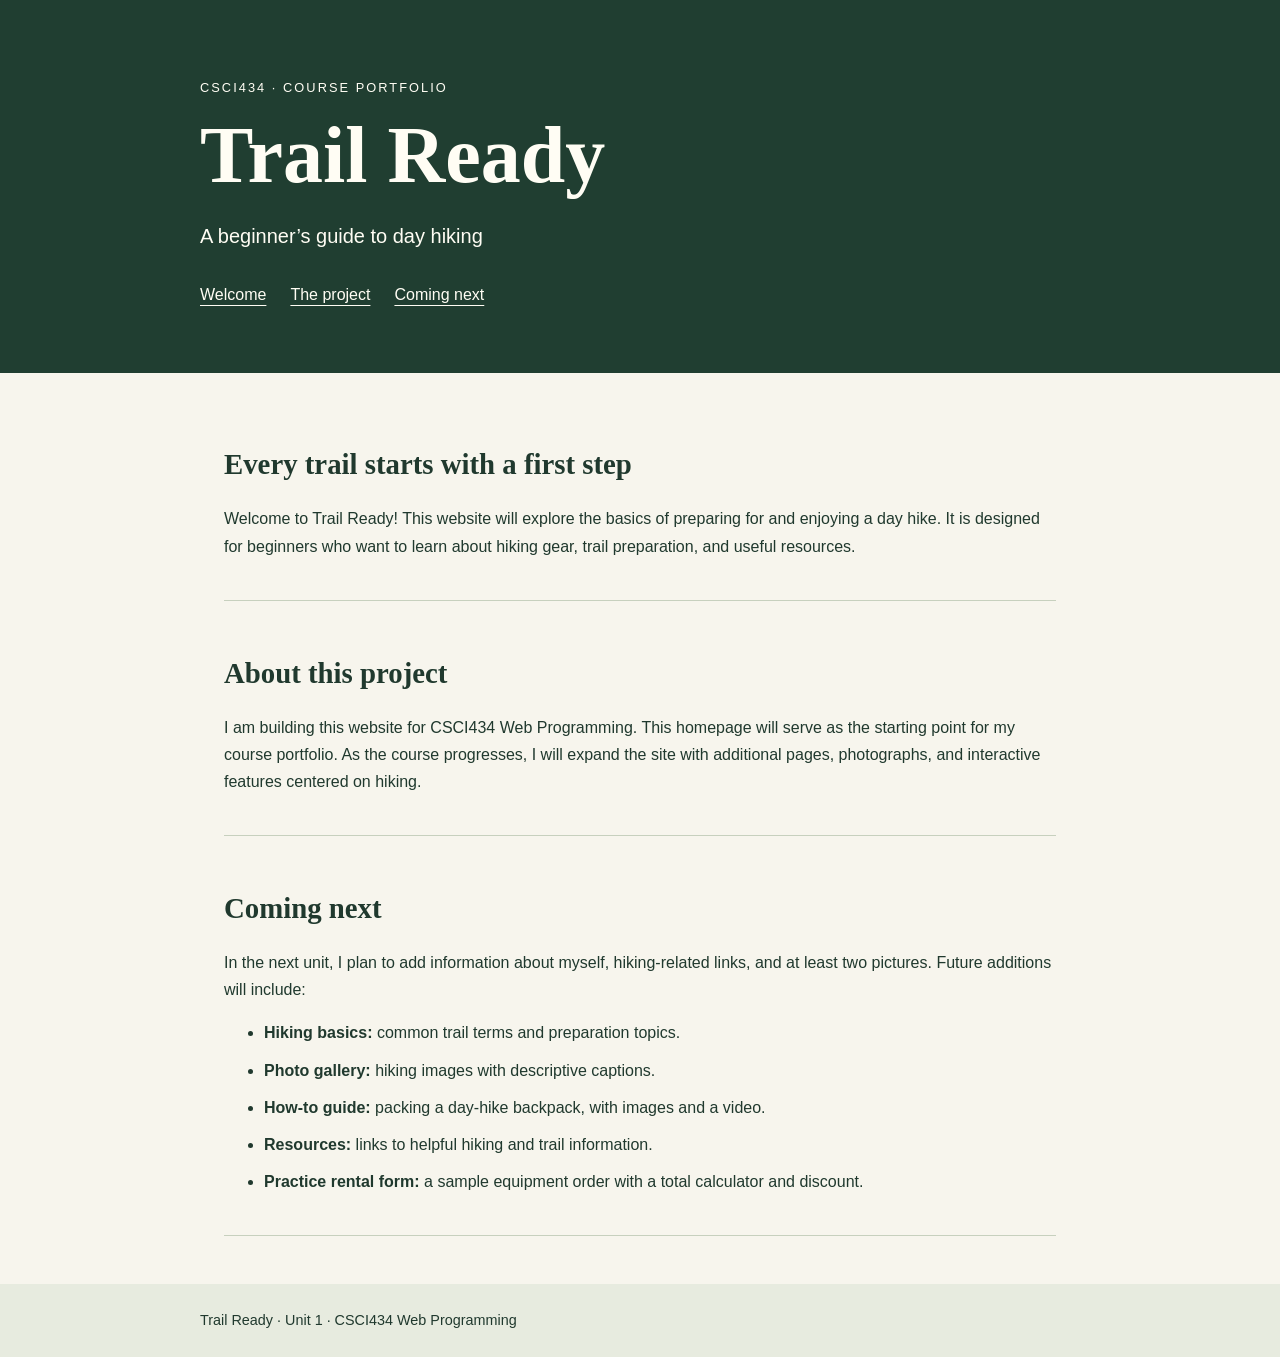
==== index.html @ 931a74fc "Add files via upload" ====
<!DOCTYPE html>
<html lang="en">
<head>
  <meta charset="UTF-8">
  <meta name="viewport" content="width=device-width, initial-scale=1.0">
  <meta name="description" content="Trail Ready: a beginner day-hiking website and CSCI434 course portfolio.">
  <title>Trail Ready | Day Hiking for Beginners</title>
  <style>
    /* These styles control the colors, spacing, and layout of the page. */
    * { box-sizing: border-box; }
    body { margin: 0; color: #20392e; background: #f7f5ed; font-family: Arial, sans-serif; line-height: 1.7; }
    header { padding: 64px 24px; background: #203e31; color: #fffdf4; }
    .container { max-width: 880px; margin: auto; }
    .label { font-size: .8rem; letter-spacing: .16em; text-transform: uppercase; }
    h1 { margin: 12px 0; font-family: Georgia, serif; font-size: clamp(3rem, 9vw, 5rem); line-height: 1.1; }
    .subtitle { font-size: 1.25rem; }
    nav { margin-top: 28px; display: flex; flex-wrap: wrap; gap: 12px 24px; }
    nav a { color: #fffdf4; text-underline-offset: 5px; }
    main { padding: 20px 24px 48px; }
    section { padding: 24px 0; border-bottom: 1px solid #c7d0be; scroll-margin-top: 20px; }
    h2 { font-family: Georgia, serif; font-size: 1.8rem; margin-bottom: 12px; }
    li { margin-bottom: 10px; }
    footer { padding: 24px; background: #e7ebdf; font-size: .9rem; }
    a:focus-visible { outline: 3px solid #dba853; outline-offset: 6px; }
  </style>
</head>
<body>
  <header>
    <div class="container">
      <p class="label">CSCI434 · Course Portfolio</p>
      <h1>Trail Ready</h1>
      <p class="subtitle">A beginner’s guide to day hiking</p>
      <nav aria-label="Main navigation">
        <a href="#welcome">Welcome</a>
        <a href="#project">The project</a>
        <a href="#next">Coming next</a>
      </nav>
    </div>
  </header>
  <main class="container">
    <section id="welcome">
      <h2>Every trail starts with a first step</h2>
      <p>Welcome to Trail Ready! This website will explore the basics of preparing for and enjoying a day hike. It is designed for beginners who want to learn about hiking gear, trail preparation, and useful resources.</p>
    </section>
    <section id="project">
      <h2>About this project</h2>
      <p>I am building this website for CSCI434 Web Programming. This homepage will serve as the starting point for my course portfolio. As the course progresses, I will expand the site with additional pages, photographs, and interactive features centered on hiking.</p>
    </section>
    <section id="next">
      <h2>Coming next</h2>
      <p>In the next unit, I plan to add information about myself, hiking-related links, and at least two pictures. Future additions will include:</p>
      <ul>
        <li><strong>Hiking basics:</strong> common trail terms and preparation topics.</li>
        <li><strong>Photo gallery:</strong> hiking images with descriptive captions.</li>
        <li><strong>How-to guide:</strong> packing a day-hike backpack, with images and a video.</li>
        <li><strong>Resources:</strong> links to helpful hiking and trail information.</li>
        <li><strong>Practice rental form:</strong> a sample equipment order with a total calculator and discount.</li>
      </ul>
    </section>
  </main>
  <footer><div class="container">Trail Ready · Unit 1 · CSCI434 Web Programming</div></footer>
</body>
</html>
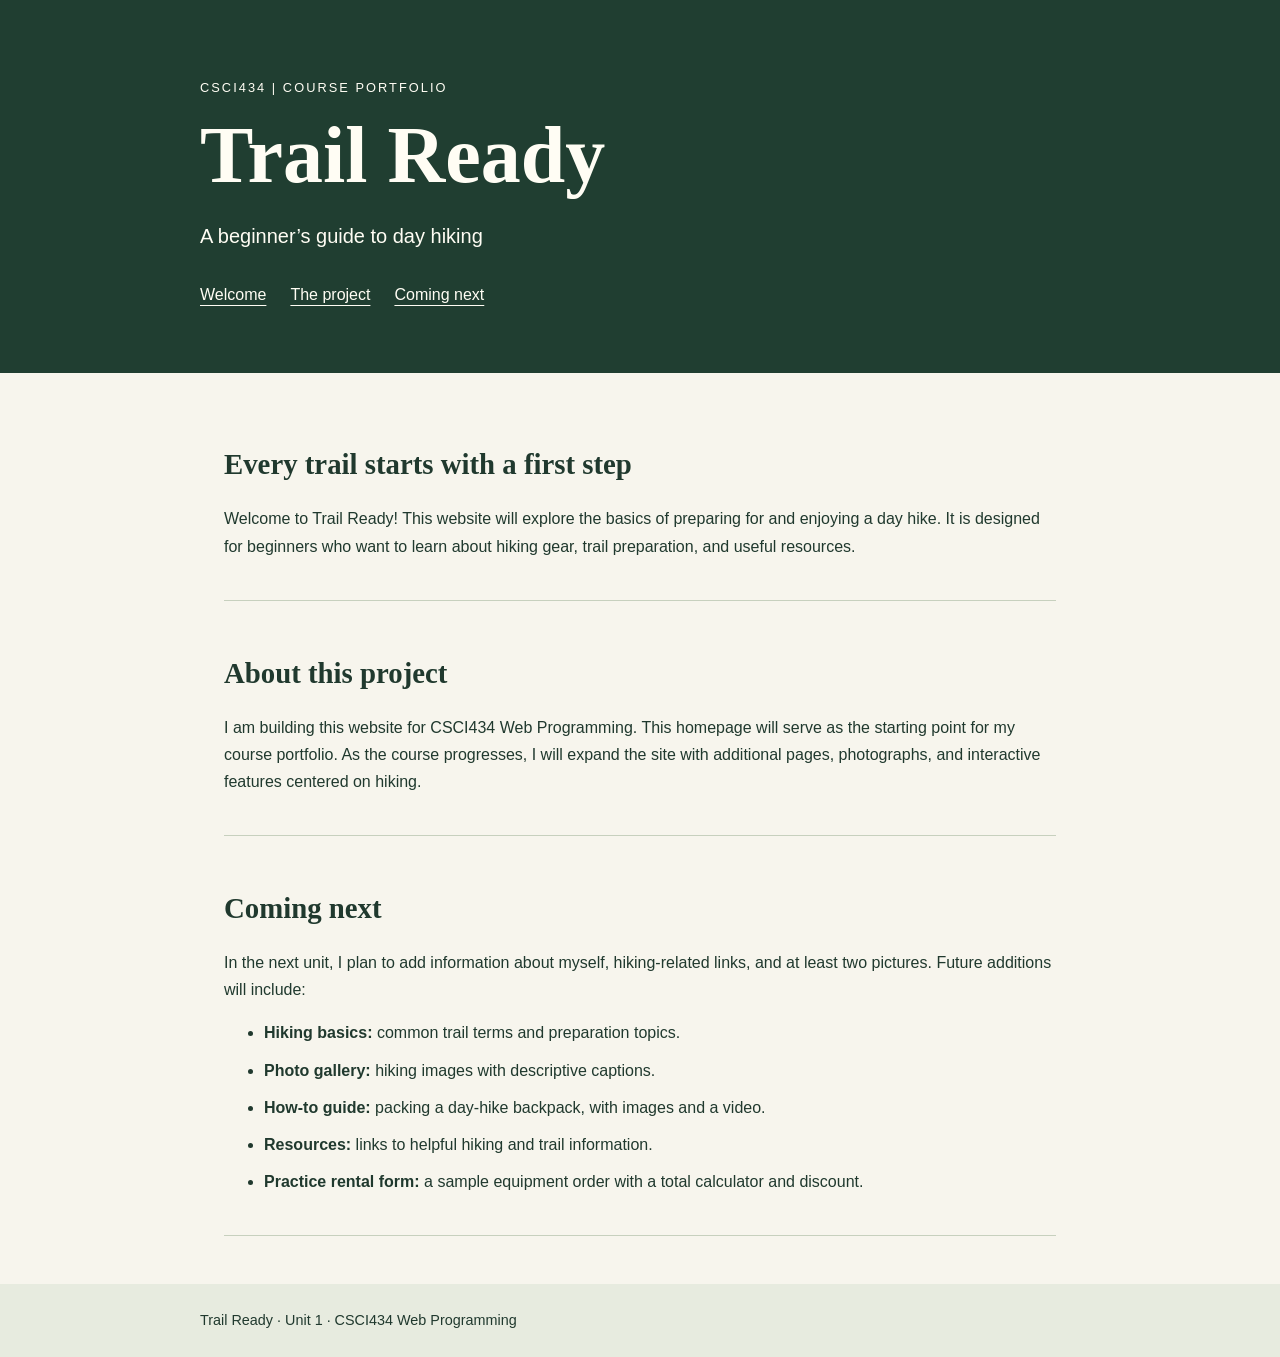
==== commit 5bd87f5b: "Update course portfolio label format in index.html" ====
--- a/index.html
+++ b/index.html
@@ -6,7 +6,6 @@
   <meta name="description" content="Trail Ready: a beginner day-hiking website and CSCI434 course portfolio.">
   <title>Trail Ready | Day Hiking for Beginners</title>
   <style>
-    /* These styles control the colors, spacing, and layout of the page. */
     * { box-sizing: border-box; }
     body { margin: 0; color: #20392e; background: #f7f5ed; font-family: Arial, sans-serif; line-height: 1.7; }
     header { padding: 64px 24px; background: #203e31; color: #fffdf4; }
@@ -27,7 +26,7 @@
 <body>
   <header>
     <div class="container">
-      <p class="label">CSCI434 · Course Portfolio</p>
+      <p class="label">CSCI434 | Course Portfolio</p>
       <h1>Trail Ready</h1>
       <p class="subtitle">A beginner’s guide to day hiking</p>
       <nav aria-label="Main navigation">
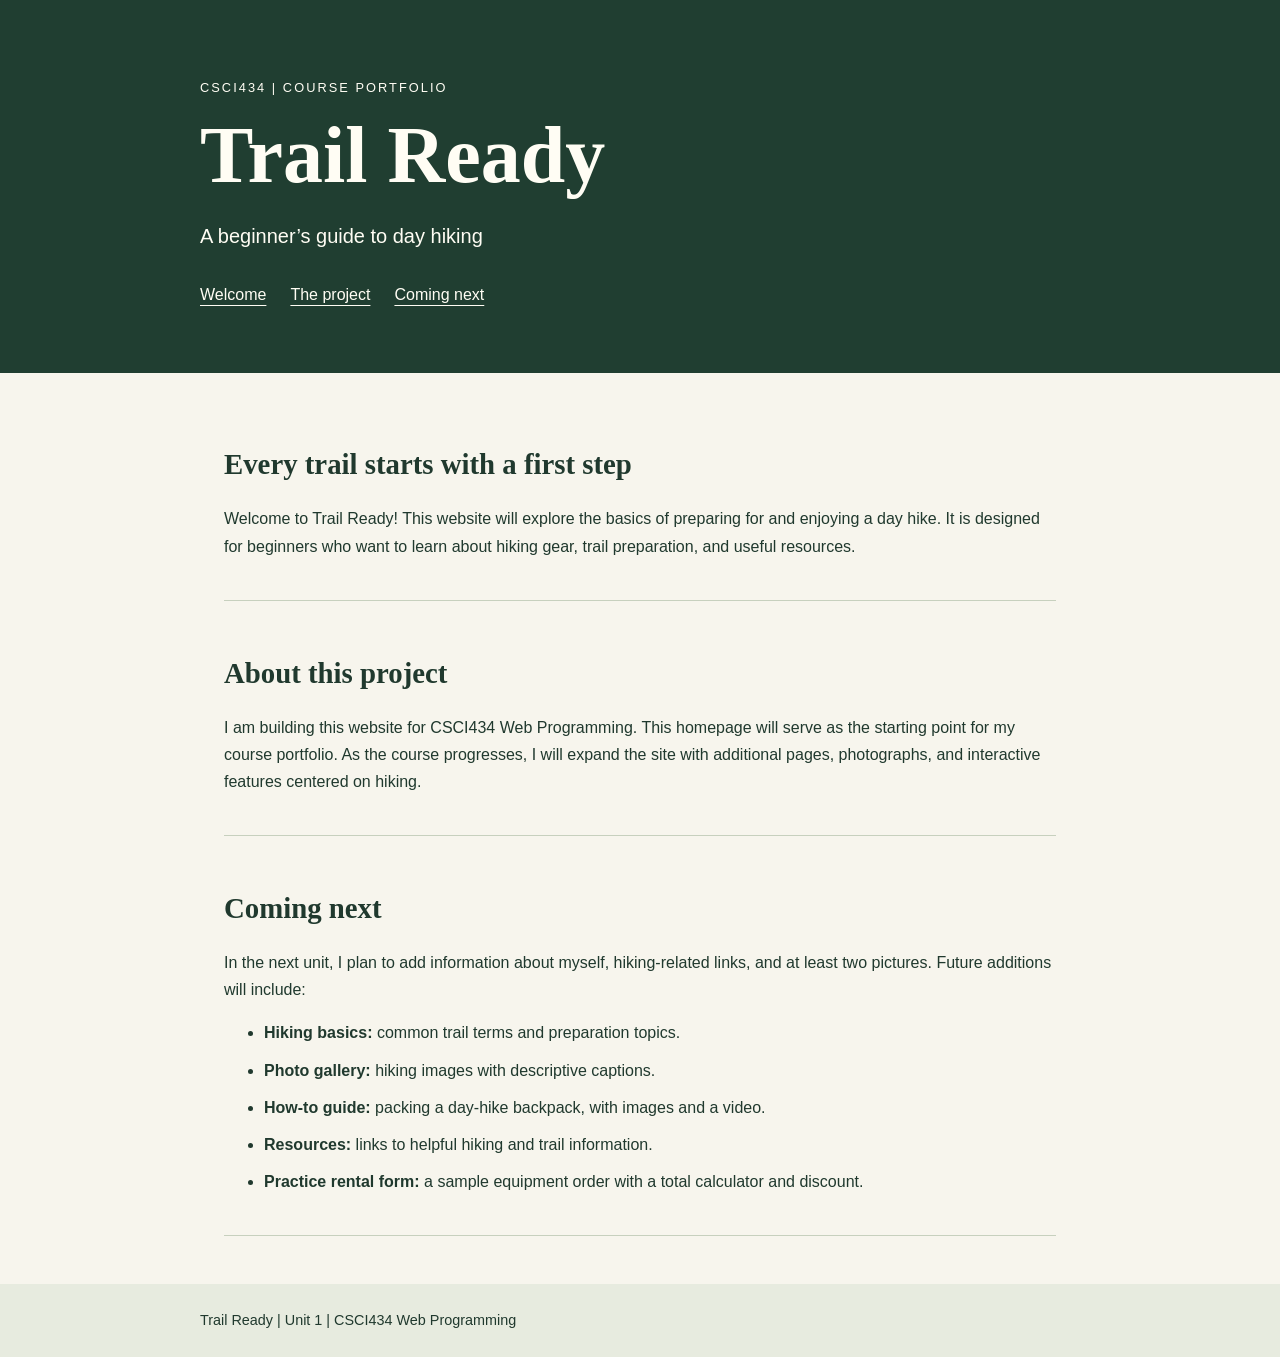
==== commit 6ba9cd3f: "Update index.html" ====
--- a/index.html
+++ b/index.html
@@ -57,6 +57,6 @@
       </ul>
     </section>
   </main>
-  <footer><div class="container">Trail Ready · Unit 1 · CSCI434 Web Programming</div></footer>
+  <footer><div class="container">Trail Ready | Unit 1 | CSCI434 Web Programming</div></footer>
 </body>
 </html>
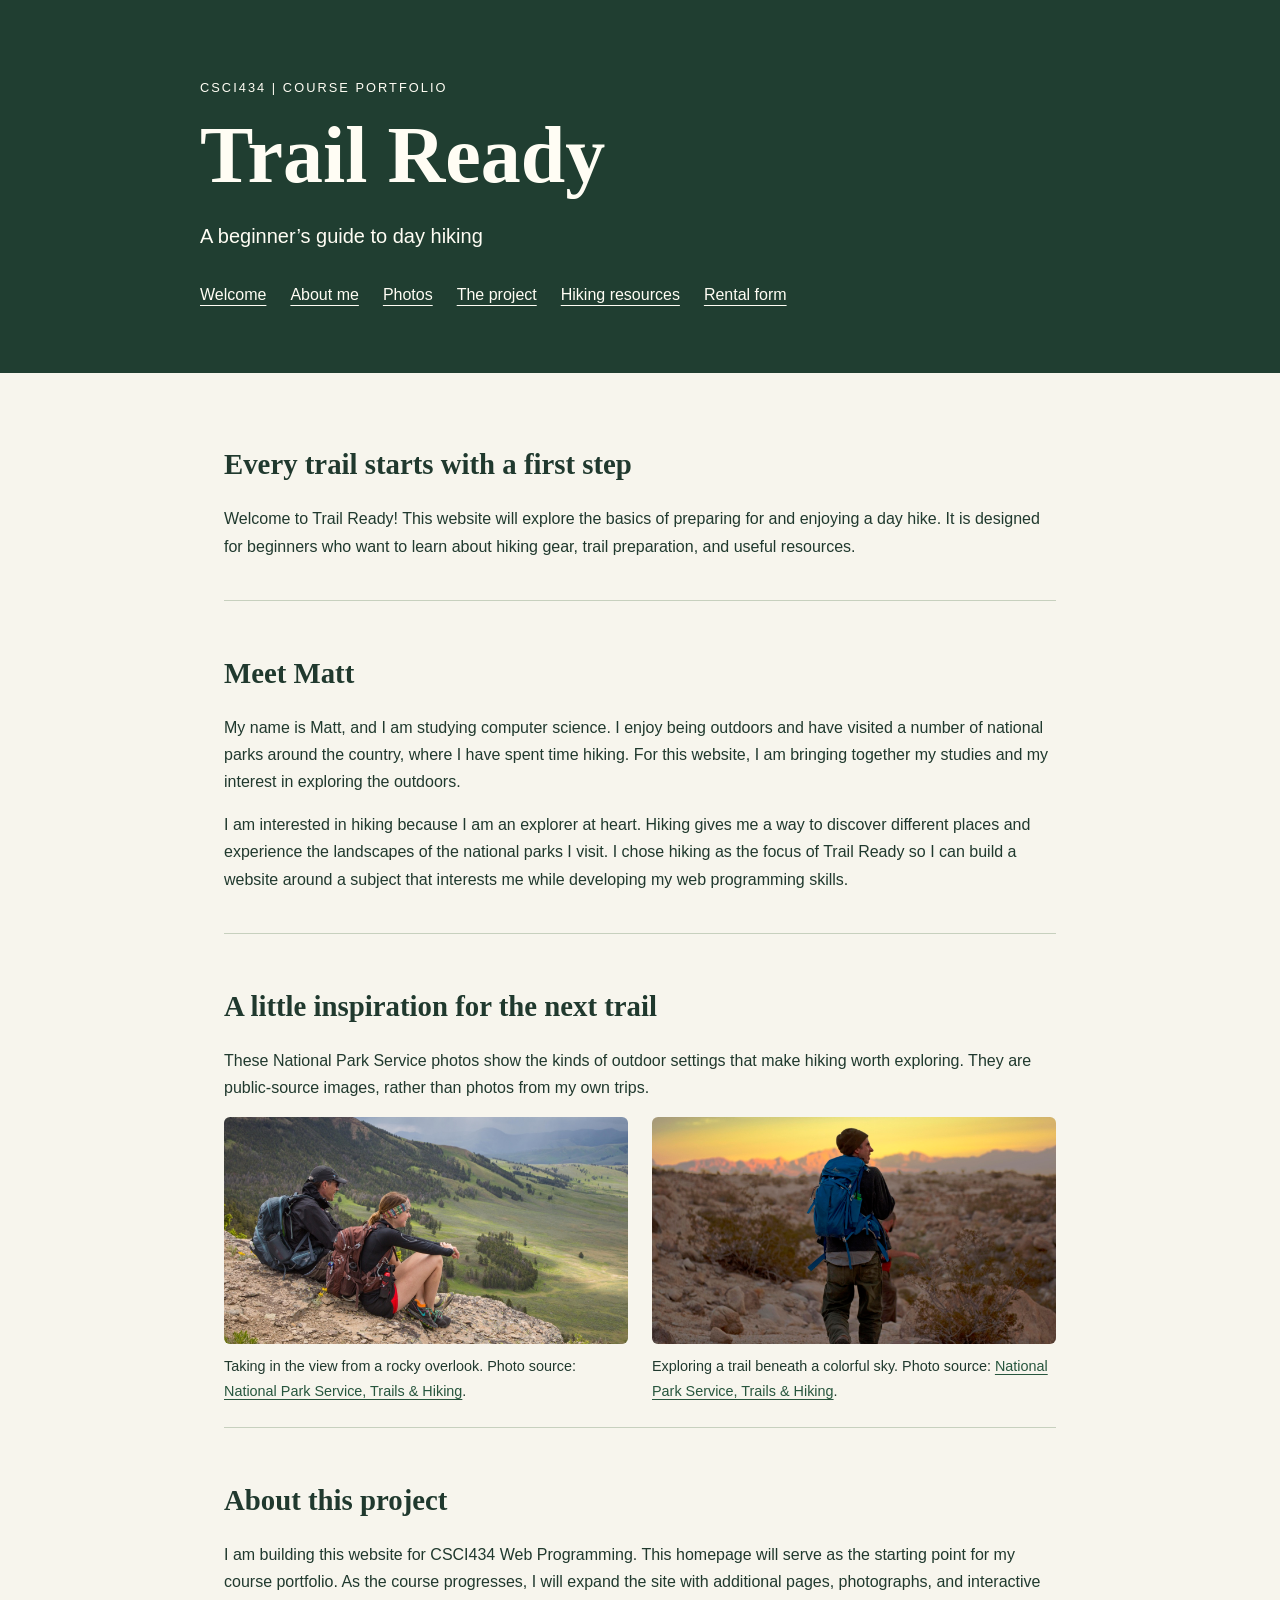
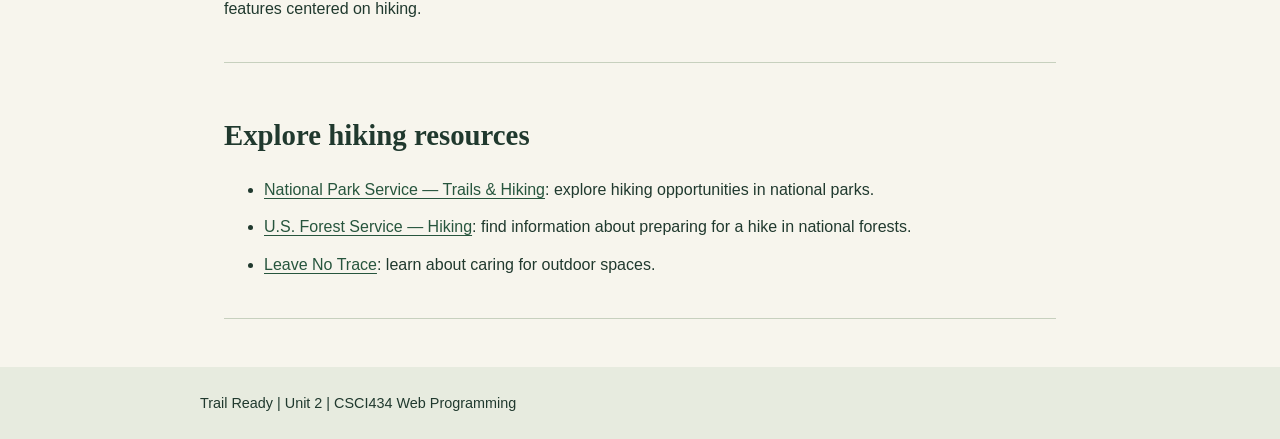
==== commit 51f4ee6a: "Update for Unit 2" ====
--- a/index.html
+++ b/index.html
@@ -5,23 +5,7 @@
   <meta name="viewport" content="width=device-width, initial-scale=1.0">
   <meta name="description" content="Trail Ready: a beginner day-hiking website and CSCI434 course portfolio.">
   <title>Trail Ready | Day Hiking for Beginners</title>
-  <style>
-    * { box-sizing: border-box; }
-    body { margin: 0; color: #20392e; background: #f7f5ed; font-family: Arial, sans-serif; line-height: 1.7; }
-    header { padding: 64px 24px; background: #203e31; color: #fffdf4; }
-    .container { max-width: 880px; margin: auto; }
-    .label { font-size: .8rem; letter-spacing: .16em; text-transform: uppercase; }
-    h1 { margin: 12px 0; font-family: Georgia, serif; font-size: clamp(3rem, 9vw, 5rem); line-height: 1.1; }
-    .subtitle { font-size: 1.25rem; }
-    nav { margin-top: 28px; display: flex; flex-wrap: wrap; gap: 12px 24px; }
-    nav a { color: #fffdf4; text-underline-offset: 5px; }
-    main { padding: 20px 24px 48px; }
-    section { padding: 24px 0; border-bottom: 1px solid #c7d0be; scroll-margin-top: 20px; }
-    h2 { font-family: Georgia, serif; font-size: 1.8rem; margin-bottom: 12px; }
-    li { margin-bottom: 10px; }
-    footer { padding: 24px; background: #e7ebdf; font-size: .9rem; }
-    a:focus-visible { outline: 3px solid #dba853; outline-offset: 6px; }
-  </style>
+  <link rel="stylesheet" href="styles.css">
 </head>
 <body>
   <header>
@@ -31,8 +15,11 @@
       <p class="subtitle">A beginner’s guide to day hiking</p>
       <nav aria-label="Main navigation">
         <a href="#welcome">Welcome</a>
+        <a href="#about">About me</a>
+        <a href="#photos">Photos</a>
         <a href="#project">The project</a>
-        <a href="#next">Coming next</a>
+        <a href="#resources">Hiking resources</a>
+        <a href="rental.html">Rental form</a>
       </nav>
     </div>
   </header>
@@ -41,22 +28,38 @@
       <h2>Every trail starts with a first step</h2>
       <p>Welcome to Trail Ready! This website will explore the basics of preparing for and enjoying a day hike. It is designed for beginners who want to learn about hiking gear, trail preparation, and useful resources.</p>
     </section>
+    <section id="about">
+      <h2>Meet Matt</h2>
+      <p>My name is Matt, and I am studying computer science. I enjoy being outdoors and have visited a number of national parks around the country, where I have spent time hiking. For this website, I am bringing together my studies and my interest in exploring the outdoors.</p>
+      <p>I am interested in hiking because I am an explorer at heart. Hiking gives me a way to discover different places and experience the landscapes of the national parks I visit. I chose hiking as the focus of Trail Ready so I can build a website around a subject that interests me while developing my web programming skills.</p>
+    </section>
+    <section id="photos">
+      <h2>A little inspiration for the next trail</h2>
+      <p>These National Park Service photos show the kinds of outdoor settings that make hiking worth exploring. They are public-source images, rather than photos from my own trips.</p>
+      <div class="photo-grid">
+        <figure>
+          <img src="images/hiking-overlook.jpg" alt="Two hikers with backpacks sit on a rocky overlook above green hills." width="5760" height="3240">
+          <figcaption>Taking in the view from a rocky overlook. Photo source: <a href="https://www.nps.gov/subjects/trails/index.htm">National Park Service, Trails &amp; Hiking</a>.</figcaption>
+        </figure>
+        <figure>
+          <img src="images/hiker-sunset.jpg" alt="A hiker carrying a blue backpack walks along a trail with sunlit cliffs in the distance." width="5888" height="3312" loading="lazy">
+          <figcaption>Exploring a trail beneath a colorful sky. Photo source: <a href="https://www.nps.gov/subjects/trails/index.htm">National Park Service, Trails &amp; Hiking</a>.</figcaption>
+        </figure>
+      </div>
+    </section>
     <section id="project">
       <h2>About this project</h2>
       <p>I am building this website for CSCI434 Web Programming. This homepage will serve as the starting point for my course portfolio. As the course progresses, I will expand the site with additional pages, photographs, and interactive features centered on hiking.</p>
     </section>
-    <section id="next">
-      <h2>Coming next</h2>
-      <p>In the next unit, I plan to add information about myself, hiking-related links, and at least two pictures. Future additions will include:</p>
+    <section id="resources">
+      <h2>Explore hiking resources</h2>
       <ul>
-        <li><strong>Hiking basics:</strong> common trail terms and preparation topics.</li>
-        <li><strong>Photo gallery:</strong> hiking images with descriptive captions.</li>
-        <li><strong>How-to guide:</strong> packing a day-hike backpack, with images and a video.</li>
-        <li><strong>Resources:</strong> links to helpful hiking and trail information.</li>
-        <li><strong>Practice rental form:</strong> a sample equipment order with a total calculator and discount.</li>
+        <li><a href="https://www.nps.gov/subjects/trails/index.htm">National Park Service — Trails &amp; Hiking</a>: explore hiking opportunities in national parks.</li>
+        <li><a href="https://www.fs.usda.gov/visit/know-before-you-go/hiking">U.S. Forest Service — Hiking</a>: find information about preparing for a hike in national forests.</li>
+        <li><a href="https://lnt.org/">Leave No Trace</a>: learn about caring for outdoor spaces.</li>
       </ul>
     </section>
   </main>
-  <footer><div class="container">Trail Ready | Unit 1 | CSCI434 Web Programming</div></footer>
+  <footer><div class="container">Trail Ready | Unit 2 | CSCI434 Web Programming</div></footer>
 </body>
 </html>
--- a/styles.css
+++ b/styles.css
@@ -0,0 +1,31 @@
+    * { box-sizing: border-box; }
+    body { margin: 0; color: #20392e; background: #f7f5ed; font-family: Arial, sans-serif; line-height: 1.7; }
+    header { padding: 64px 24px; background: #203e31; color: #fffdf4; }
+    .container { max-width: 880px; margin: auto; }
+    .label { font-size: .8rem; letter-spacing: .16em; text-transform: uppercase; }
+    h1 { margin: 12px 0; font-family: Georgia, serif; font-size: clamp(3rem, 9vw, 5rem); line-height: 1.1; }
+    .subtitle { font-size: 1.25rem; }
+    nav { margin-top: 28px; display: flex; flex-wrap: wrap; gap: 12px 24px; }
+    nav a { color: #fffdf4; text-underline-offset: 5px; }
+    main { padding: 20px 24px 48px; }
+    section { padding: 24px 0; border-bottom: 1px solid #c7d0be; scroll-margin-top: 20px; }
+    h2 { font-family: Georgia, serif; font-size: 1.8rem; margin-bottom: 12px; }
+    li { margin-bottom: 10px; }
+    footer { padding: 24px; background: #e7ebdf; font-size: .9rem; }
+    a:focus-visible, button:focus-visible, input:focus-visible, select:focus-visible, textarea:focus-visible { outline: 3px solid #b78029; outline-offset: 4px; }
+    main a { color: #27553d; text-underline-offset: 3px; }
+    fieldset { margin: 28px 0; padding: 20px; border: 1px solid #7d8e78; border-radius: 6px; min-width: 0; }
+    legend { padding: 0 8px; font-family: Georgia, serif; font-size: 1.4rem; }
+    .form-grid { display: grid; grid-template-columns: repeat(2, minmax(0, 1fr)); gap: 20px; }
+    label { display: block; margin-bottom: 6px; font-weight: bold; }
+    input, select, textarea { width: 100%; min-height: 46px; padding: 10px; border: 1px solid #65765f; border-radius: 4px; background: #fff; color: #20392e; font: inherit; }
+    textarea { resize: vertical; }
+    button { min-height: 46px; padding: 10px 20px; background: #203e31; color: white; border: 1px solid #203e31; border-radius: 4px; font: inherit; cursor: pointer; }
+    .secondary { background: transparent; color: #203e31; }
+    .form-actions { display: flex; flex-wrap: wrap; gap: 12px; }
+    #form-status { font-weight: bold; }
+    .photo-grid { display: grid; grid-template-columns: repeat(2, minmax(0, 1fr)); gap: 24px; }
+    figure { margin: 0; }
+    figure img { display: block; width: 100%; height: auto; border-radius: 6px; }
+    figcaption { font-size: .9rem; margin-top: 10px; }
+    @media (max-width: 600px) { .form-grid, .photo-grid { grid-template-columns: 1fr; } header { padding: 40px 24px; } }
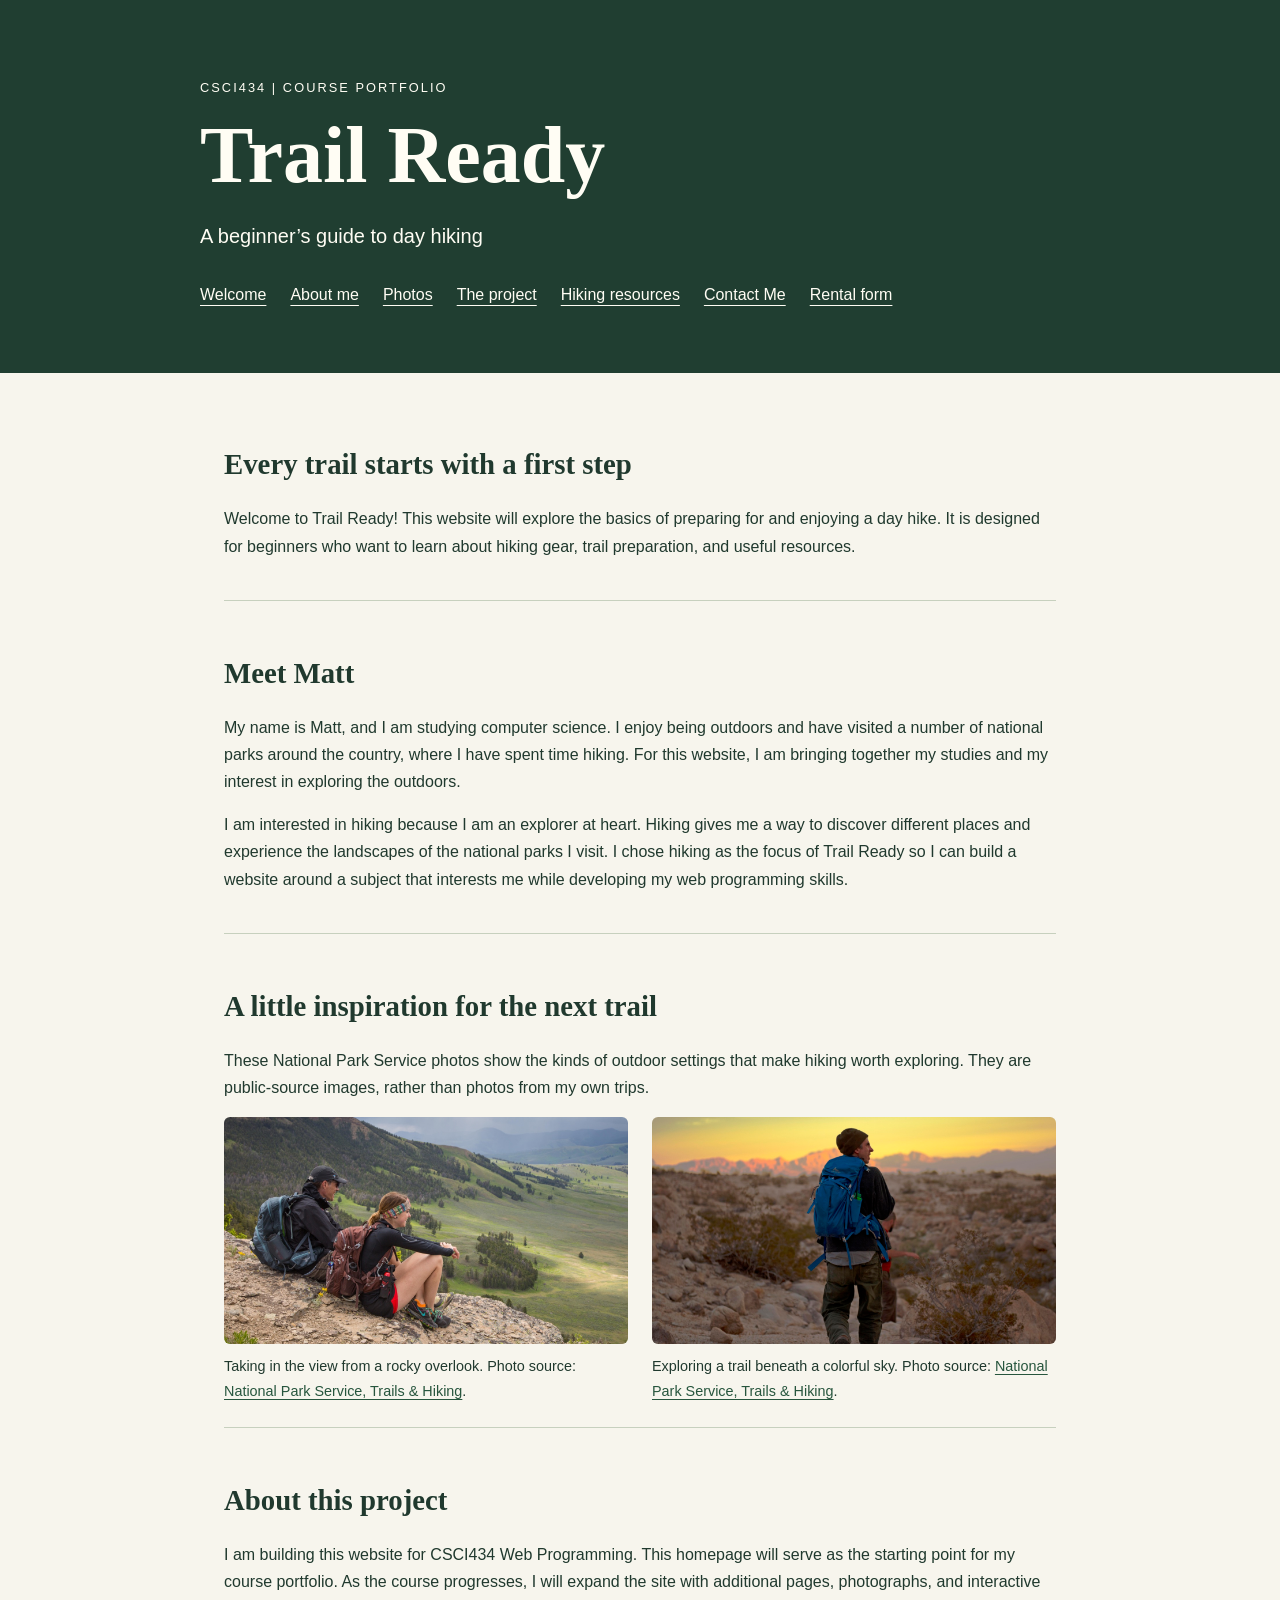
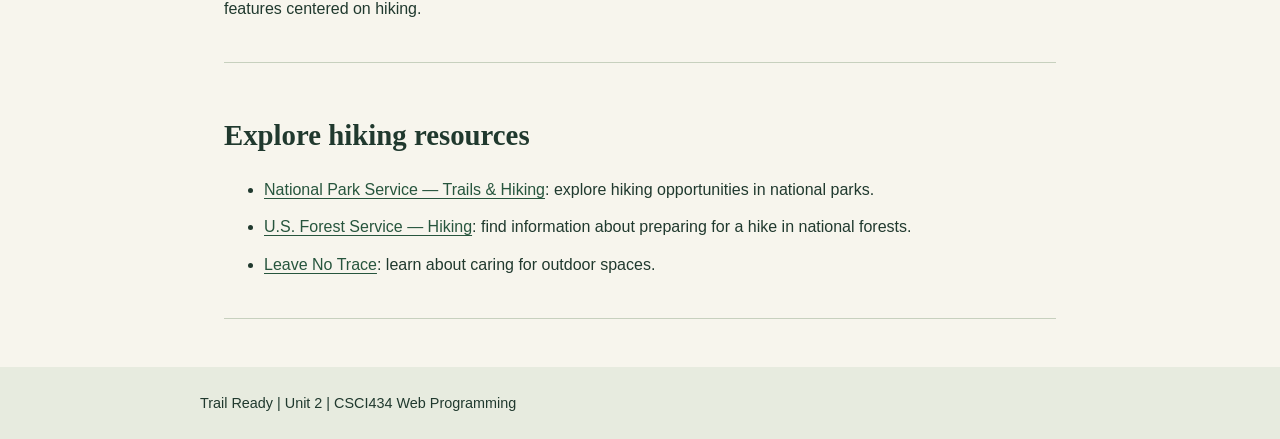
==== commit 9643f487: "Add files via upload" ====
--- a/index.html
+++ b/index.html
@@ -19,6 +19,7 @@
         <a href="#photos">Photos</a>
         <a href="#project">The project</a>
         <a href="#resources">Hiking resources</a>
+        <a href="contact.html">Contact Me</a>
         <a href="rental.html">Rental form</a>
       </nav>
     </div>
--- a/styles.css
+++ b/styles.css
@@ -1,31 +1,34 @@
-    * { box-sizing: border-box; }
-    body { margin: 0; color: #20392e; background: #f7f5ed; font-family: Arial, sans-serif; line-height: 1.7; }
-    header { padding: 64px 24px; background: #203e31; color: #fffdf4; }
-    .container { max-width: 880px; margin: auto; }
-    .label { font-size: .8rem; letter-spacing: .16em; text-transform: uppercase; }
-    h1 { margin: 12px 0; font-family: Georgia, serif; font-size: clamp(3rem, 9vw, 5rem); line-height: 1.1; }
-    .subtitle { font-size: 1.25rem; }
-    nav { margin-top: 28px; display: flex; flex-wrap: wrap; gap: 12px 24px; }
-    nav a { color: #fffdf4; text-underline-offset: 5px; }
-    main { padding: 20px 24px 48px; }
-    section { padding: 24px 0; border-bottom: 1px solid #c7d0be; scroll-margin-top: 20px; }
-    h2 { font-family: Georgia, serif; font-size: 1.8rem; margin-bottom: 12px; }
-    li { margin-bottom: 10px; }
-    footer { padding: 24px; background: #e7ebdf; font-size: .9rem; }
-    a:focus-visible, button:focus-visible, input:focus-visible, select:focus-visible, textarea:focus-visible { outline: 3px solid #b78029; outline-offset: 4px; }
-    main a { color: #27553d; text-underline-offset: 3px; }
-    fieldset { margin: 28px 0; padding: 20px; border: 1px solid #7d8e78; border-radius: 6px; min-width: 0; }
-    legend { padding: 0 8px; font-family: Georgia, serif; font-size: 1.4rem; }
-    .form-grid { display: grid; grid-template-columns: repeat(2, minmax(0, 1fr)); gap: 20px; }
-    label { display: block; margin-bottom: 6px; font-weight: bold; }
-    input, select, textarea { width: 100%; min-height: 46px; padding: 10px; border: 1px solid #65765f; border-radius: 4px; background: #fff; color: #20392e; font: inherit; }
-    textarea { resize: vertical; }
-    button { min-height: 46px; padding: 10px 20px; background: #203e31; color: white; border: 1px solid #203e31; border-radius: 4px; font: inherit; cursor: pointer; }
-    .secondary { background: transparent; color: #203e31; }
-    .form-actions { display: flex; flex-wrap: wrap; gap: 12px; }
-    #form-status { font-weight: bold; }
-    .photo-grid { display: grid; grid-template-columns: repeat(2, minmax(0, 1fr)); gap: 24px; }
-    figure { margin: 0; }
-    figure img { display: block; width: 100%; height: auto; border-radius: 6px; }
-    figcaption { font-size: .9rem; margin-top: 10px; }
-    @media (max-width: 600px) { .form-grid, .photo-grid { grid-template-columns: 1fr; } header { padding: 40px 24px; } }
+* { box-sizing: border-box; }
+body { margin: 0; color: #20392e; background: #f7f5ed; font-family: Arial, sans-serif; line-height: 1.7; }
+header { padding: 64px 24px; background: #203e31; color: #fffdf4; }
+.container { max-width: 880px; margin: auto; }
+.label { font-size: .8rem; letter-spacing: .16em; text-transform: uppercase; }
+h1 { margin: 12px 0; font-family: Georgia, serif; font-size: clamp(3rem, 9vw, 5rem); line-height: 1.1; }
+.subtitle { font-size: 1.25rem; }
+nav { margin-top: 28px; display: flex; flex-wrap: wrap; gap: 12px 24px; }
+nav a { color: #fffdf4; text-underline-offset: 5px; }
+main { padding: 20px 24px 48px; }
+section { padding: 24px 0; border-bottom: 1px solid #c7d0be; scroll-margin-top: 20px; }
+h2 { font-family: Georgia, serif; font-size: 1.8rem; margin-bottom: 12px; }
+li { margin-bottom: 10px; }
+footer { padding: 24px; background: #e7ebdf; font-size: .9rem; }
+a:focus-visible, button:focus-visible, input:focus-visible, select:focus-visible, textarea:focus-visible { outline: 3px solid #b78029; outline-offset: 4px; }
+main a { color: #27553d; text-underline-offset: 3px; }
+fieldset { margin: 28px 0; padding: 20px; border: 1px solid #7d8e78; border-radius: 6px; min-width: 0; }
+legend { padding: 0 8px; font-family: Georgia, serif; font-size: 1.4rem; }
+.form-grid { display: grid; grid-template-columns: repeat(2, minmax(0, 1fr)); gap: 20px; }
+label { display: block; margin-bottom: 6px; font-weight: bold; }
+input, select, textarea { width: 100%; min-height: 46px; padding: 10px; border: 1px solid #65765f; border-radius: 4px; background: #fff; color: #20392e; font: inherit; }
+textarea { resize: vertical; }
+.choice { display: flex; align-items: flex-start; gap: 10px; font-weight: normal; }
+.choice input { width: auto; min-height: 0; flex: 0 0 auto; margin-top: 7px; }
+button:disabled { opacity: .6; cursor: not-allowed; }
+button { min-height: 46px; padding: 10px 20px; background: #203e31; color: white; border: 1px solid #203e31; border-radius: 4px; font: inherit; cursor: pointer; }
+.secondary { background: transparent; color: #203e31; }
+.form-actions { display: flex; flex-wrap: wrap; gap: 12px; }
+#form-status, #rental-total { font-weight: bold; }
+.photo-grid { display: grid; grid-template-columns: repeat(2, minmax(0, 1fr)); gap: 24px; }
+figure { margin: 0; }
+figure img { display: block; width: 100%; height: auto; border-radius: 6px; }
+figcaption { font-size: .9rem; margin-top: 10px; }
+@media (max-width: 600px) { .form-grid, .photo-grid { grid-template-columns: 1fr; } header { padding: 40px 24px; } }
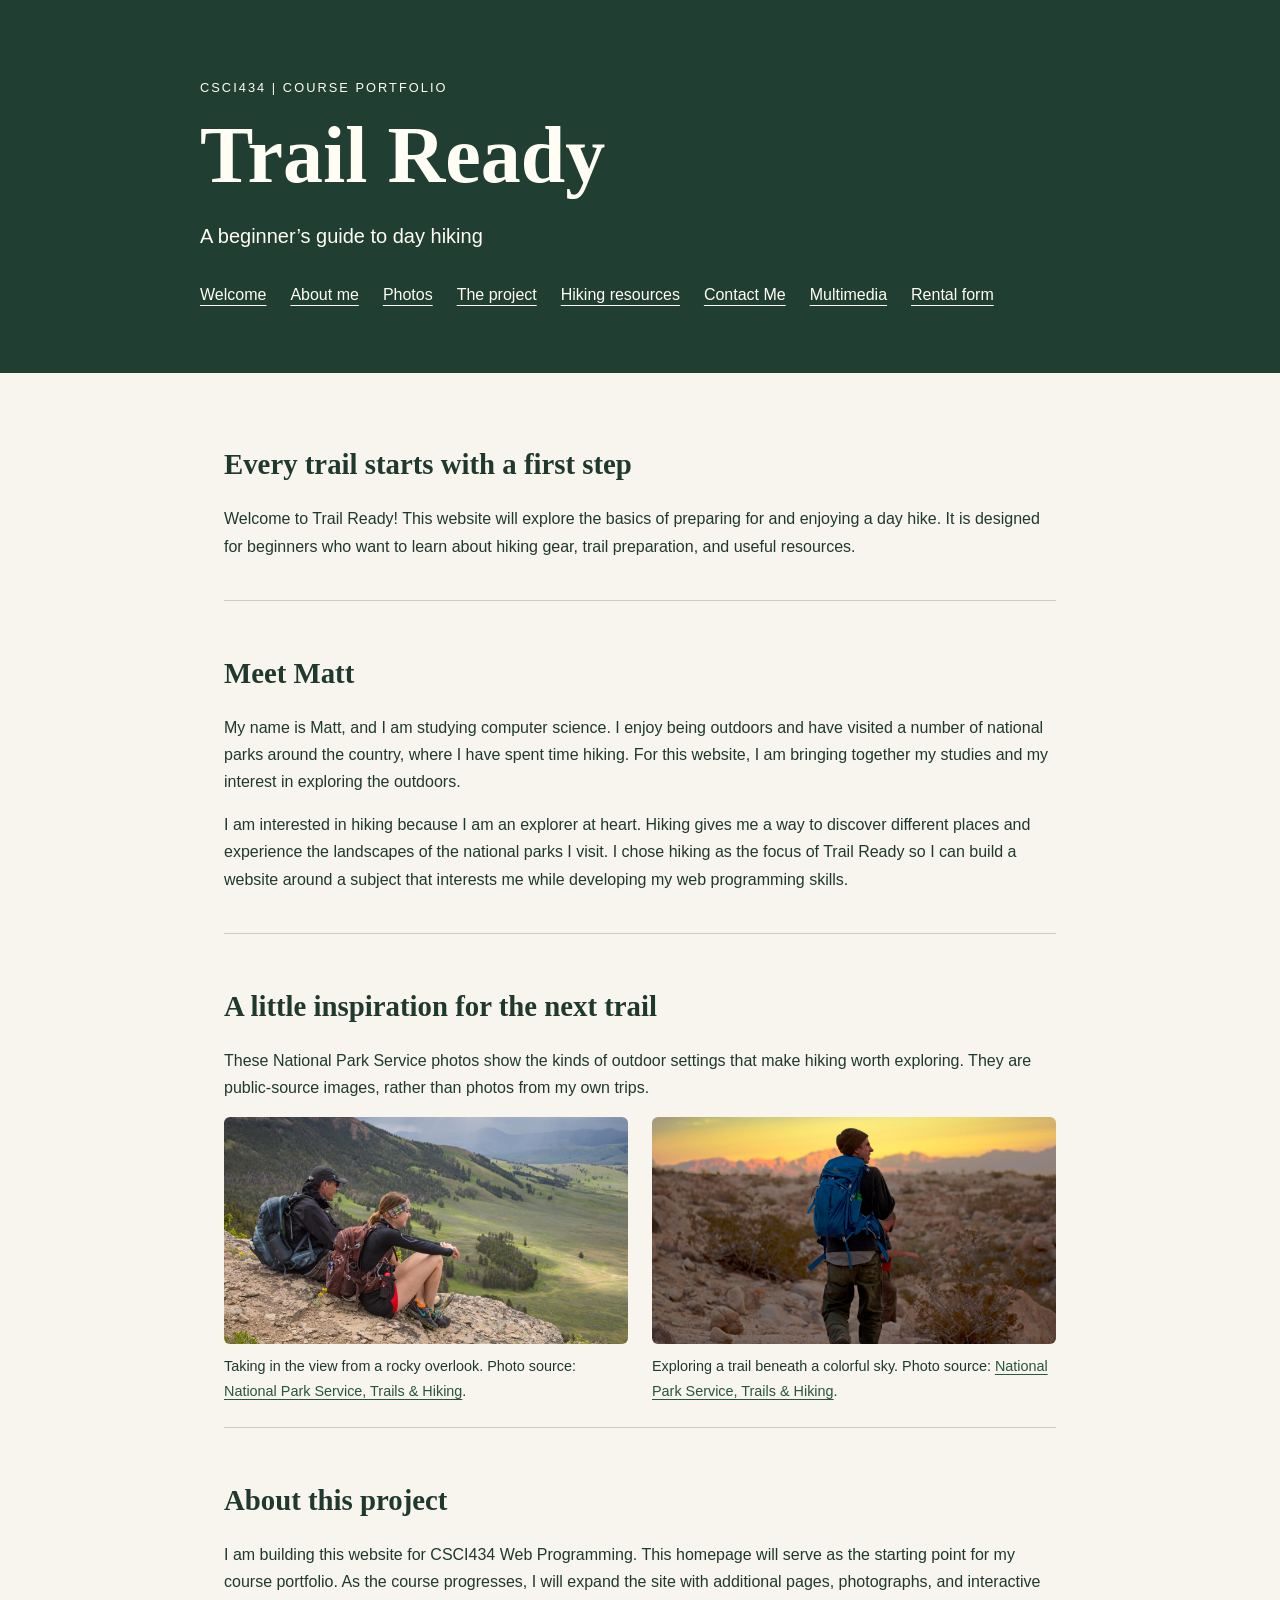
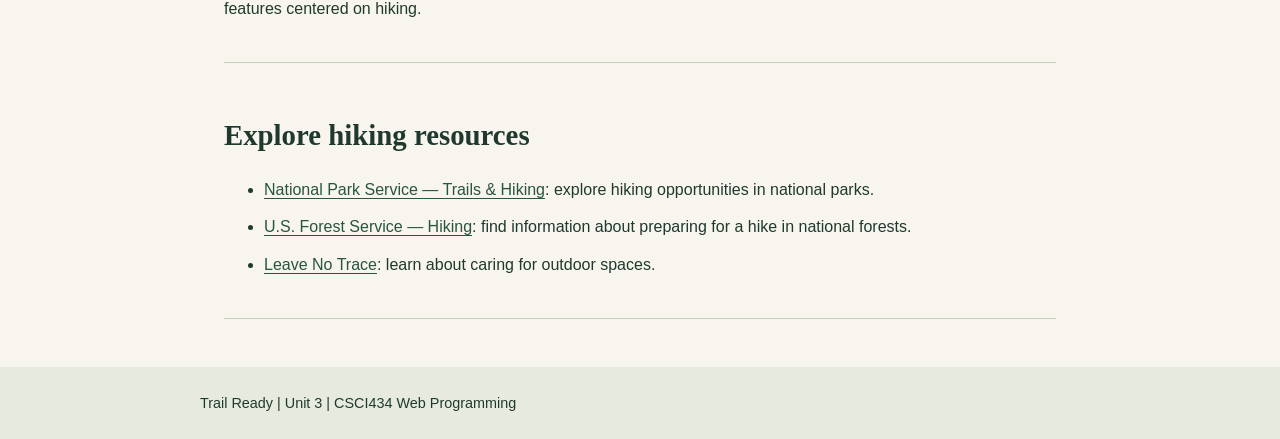
==== commit 53dd88e5: "Add files via upload" ====
--- a/index.html
+++ b/index.html
@@ -20,6 +20,7 @@
         <a href="#project">The project</a>
         <a href="#resources">Hiking resources</a>
         <a href="contact.html">Contact Me</a>
+        <a href="multimedia.html">Multimedia</a>
         <a href="rental.html">Rental form</a>
       </nav>
     </div>
@@ -61,6 +62,6 @@
       </ul>
     </section>
   </main>
-  <footer><div class="container">Trail Ready | Unit 2 | CSCI434 Web Programming</div></footer>
+  <footer><div class="container">Trail Ready | Unit 3 | CSCI434 Web Programming</div></footer>
 </body>
 </html>
--- a/styles.css
+++ b/styles.css
@@ -1,34 +1,241 @@
-* { box-sizing: border-box; }
-body { margin: 0; color: #20392e; background: #f7f5ed; font-family: Arial, sans-serif; line-height: 1.7; }
-header { padding: 64px 24px; background: #203e31; color: #fffdf4; }
-.container { max-width: 880px; margin: auto; }
-.label { font-size: .8rem; letter-spacing: .16em; text-transform: uppercase; }
-h1 { margin: 12px 0; font-family: Georgia, serif; font-size: clamp(3rem, 9vw, 5rem); line-height: 1.1; }
-.subtitle { font-size: 1.25rem; }
-nav { margin-top: 28px; display: flex; flex-wrap: wrap; gap: 12px 24px; }
-nav a { color: #fffdf4; text-underline-offset: 5px; }
-main { padding: 20px 24px 48px; }
-section { padding: 24px 0; border-bottom: 1px solid #c7d0be; scroll-margin-top: 20px; }
-h2 { font-family: Georgia, serif; font-size: 1.8rem; margin-bottom: 12px; }
-li { margin-bottom: 10px; }
-footer { padding: 24px; background: #e7ebdf; font-size: .9rem; }
-a:focus-visible, button:focus-visible, input:focus-visible, select:focus-visible, textarea:focus-visible { outline: 3px solid #b78029; outline-offset: 4px; }
-main a { color: #27553d; text-underline-offset: 3px; }
-fieldset { margin: 28px 0; padding: 20px; border: 1px solid #7d8e78; border-radius: 6px; min-width: 0; }
-legend { padding: 0 8px; font-family: Georgia, serif; font-size: 1.4rem; }
-.form-grid { display: grid; grid-template-columns: repeat(2, minmax(0, 1fr)); gap: 20px; }
-label { display: block; margin-bottom: 6px; font-weight: bold; }
-input, select, textarea { width: 100%; min-height: 46px; padding: 10px; border: 1px solid #65765f; border-radius: 4px; background: #fff; color: #20392e; font: inherit; }
-textarea { resize: vertical; }
-.choice { display: flex; align-items: flex-start; gap: 10px; font-weight: normal; }
-.choice input { width: auto; min-height: 0; flex: 0 0 auto; margin-top: 7px; }
-button:disabled { opacity: .6; cursor: not-allowed; }
-button { min-height: 46px; padding: 10px 20px; background: #203e31; color: white; border: 1px solid #203e31; border-radius: 4px; font: inherit; cursor: pointer; }
-.secondary { background: transparent; color: #203e31; }
-.form-actions { display: flex; flex-wrap: wrap; gap: 12px; }
-#form-status, #rental-total { font-weight: bold; }
-.photo-grid { display: grid; grid-template-columns: repeat(2, minmax(0, 1fr)); gap: 24px; }
-figure { margin: 0; }
-figure img { display: block; width: 100%; height: auto; border-radius: 6px; }
-figcaption { font-size: .9rem; margin-top: 10px; }
-@media (max-width: 600px) { .form-grid, .photo-grid { grid-template-columns: 1fr; } header { padding: 40px 24px; } }
+:root {
+  --color-text: #20392e;
+  --color-page: #f7f5ed;
+  --color-forest: #203e31;
+  --color-cream: #fffdf4;
+  --color-divider: #c7d0be;
+  --color-footer: #e7ebdf;
+  --color-focus: #b78029;
+  --color-link: #27553d;
+  --color-fieldset-border: #7d8e78;
+  --color-input-border: #65765f;
+  --gutter: 24px;
+  --control-height: 46px;
+  --container-width: 880px;
+}
+
+* {
+  box-sizing: border-box;
+}
+
+body {
+  margin: 0;
+  color: var(--color-text);
+  background: var(--color-page);
+  font-family: Arial, sans-serif;
+  line-height: 1.7;
+}
+
+header {
+  padding: 64px var(--gutter);
+  background: var(--color-forest);
+  color: var(--color-cream);
+}
+
+.container {
+  max-width: var(--container-width);
+  margin: auto;
+}
+
+.label {
+  font-size: .8rem;
+  letter-spacing: .16em;
+  text-transform: uppercase;
+}
+
+h1 {
+  margin: 12px 0;
+  font-family: Georgia, serif;
+  font-size: clamp(3rem, 9vw, 5rem);
+  line-height: 1.1;
+}
+
+.subtitle {
+  font-size: 1.25rem;
+}
+
+nav {
+  margin-top: 28px;
+  display: flex;
+  flex-wrap: wrap;
+  gap: 12px var(--gutter);
+}
+
+nav a {
+  color: var(--color-cream);
+  text-underline-offset: 5px;
+}
+
+main {
+  padding: 20px var(--gutter) 48px;
+}
+
+section {
+  padding: var(--gutter) 0;
+  border-bottom: 1px solid var(--color-divider);
+  scroll-margin-top: 20px;
+}
+
+h2 {
+  font-family: Georgia, serif;
+  font-size: 1.8rem;
+  margin-bottom: 12px;
+}
+
+li {
+  margin-bottom: 10px;
+}
+
+
+footer {
+  padding: var(--gutter);
+  background: var(--color-footer);
+  font-size: .9rem;
+}
+
+a:focus-visible, button:focus-visible, input:focus-visible, select:focus-visible, textarea:focus-visible {
+  outline: 3px solid var(--color-focus);
+  outline-offset: 4px;
+}
+
+
+main a {
+  color: var(--color-link);
+  text-underline-offset: 3px;
+}
+
+fieldset {
+  margin: 28px 0;
+  padding: 20px;
+  border: 1px solid var(--color-fieldset-border);
+  border-radius: 6px;
+  min-width: 0;
+}
+
+legend {
+  padding: 0 8px;
+  font-family: Georgia, serif;
+  font-size: 1.4rem;
+}
+
+.form-grid {
+  display: grid;
+  grid-template-columns: repeat(2, minmax(0, 1fr));
+  gap: 20px;
+}
+
+label {
+  display: block;
+  margin-bottom: 6px;
+  font-weight: bold;
+}
+
+input, select, textarea {
+  width: 100%;
+  min-height: var(--control-height);
+  padding: 10px;
+  border: 1px solid var(--color-input-border);
+  border-radius: 4px;
+  background: #fff;
+  color: var(--color-text);
+  font: inherit;
+}
+
+textarea {
+  resize: vertical;
+}
+
+.choice {
+  display: flex;
+  align-items: flex-start;
+  gap: 10px;
+  font-weight: normal;
+}
+
+.choice input {
+  width: auto;
+  min-height: 0;
+  flex: 0 0 auto;
+  margin-top: 7px;
+}
+
+button:disabled {
+  opacity: .6;
+  cursor: not-allowed;
+}
+
+button {
+  min-height: var(--control-height);
+  padding: 10px 20px;
+  background: var(--color-forest);
+  color: white;
+  border: 1px solid var(--color-forest);
+  border-radius: 4px;
+  font: inherit;
+  cursor: pointer;
+}
+
+.secondary {
+  background: transparent;
+  color: var(--color-forest);
+}
+
+.form-actions {
+  display: flex;
+  flex-wrap: wrap;
+  gap: 12px;
+}
+
+
+#form-status, #rental-total {
+  font-weight: bold;
+}
+
+.photo-grid {
+  display: grid;
+  grid-template-columns: repeat(2, minmax(0, 1fr));
+  gap: var(--gutter);
+}
+
+figure {
+  margin: 0;
+}
+
+figure img {
+  display: block;
+  width: 100%;
+  height: auto;
+  border-radius: 6px;
+}
+
+figcaption {
+  font-size: .9rem;
+  margin-top: 10px;
+}
+
+.hiking-video {
+  display: block;
+  width: 100%;
+  aspect-ratio: 480 / 306;
+  border: 0;
+}
+
+nav a[aria-current="page"] {
+  font-weight: bold;
+  text-decoration-thickness: 2px;
+}
+
+.section-nav {
+  margin-top: 0;
+}
+
+@media (max-width: 600px) {
+  header {
+    padding: 40px var(--gutter);
+  }
+
+  .form-grid,
+  .photo-grid {
+    grid-template-columns: 1fr;
+  }
+}
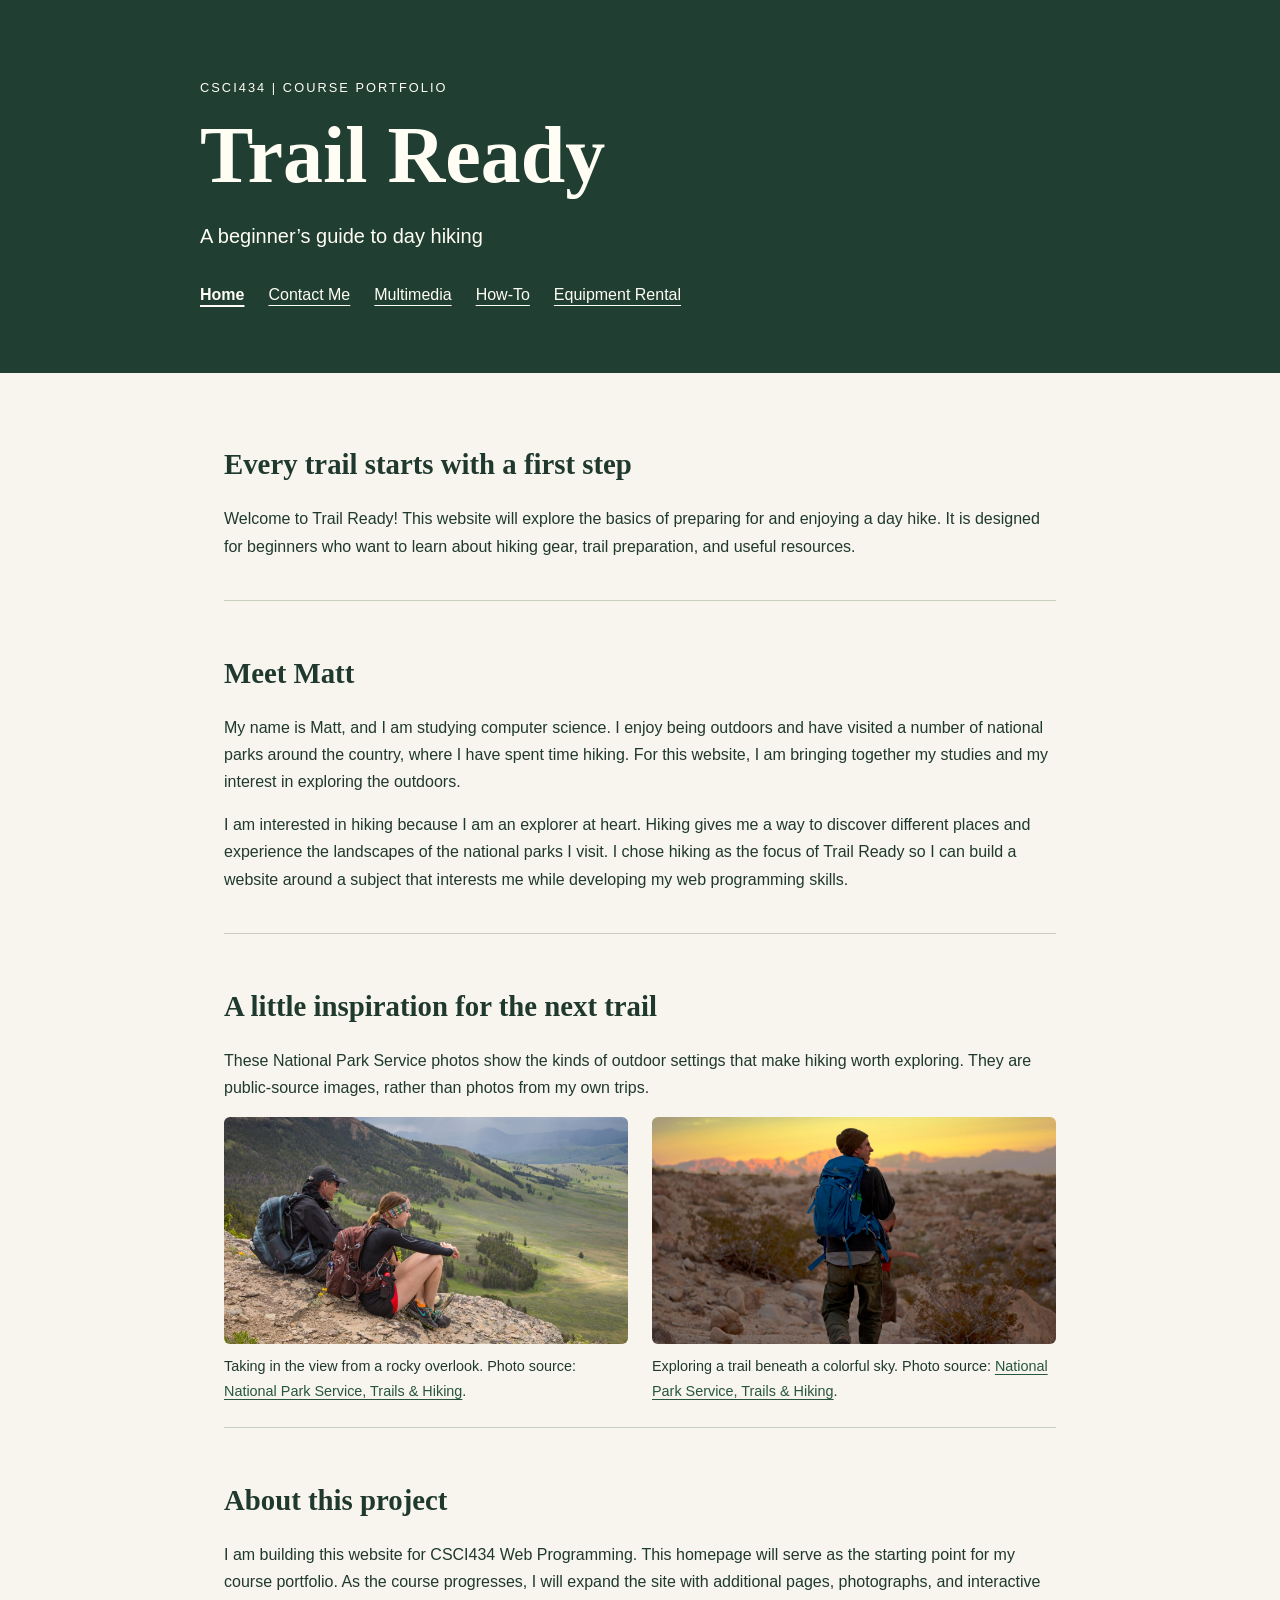
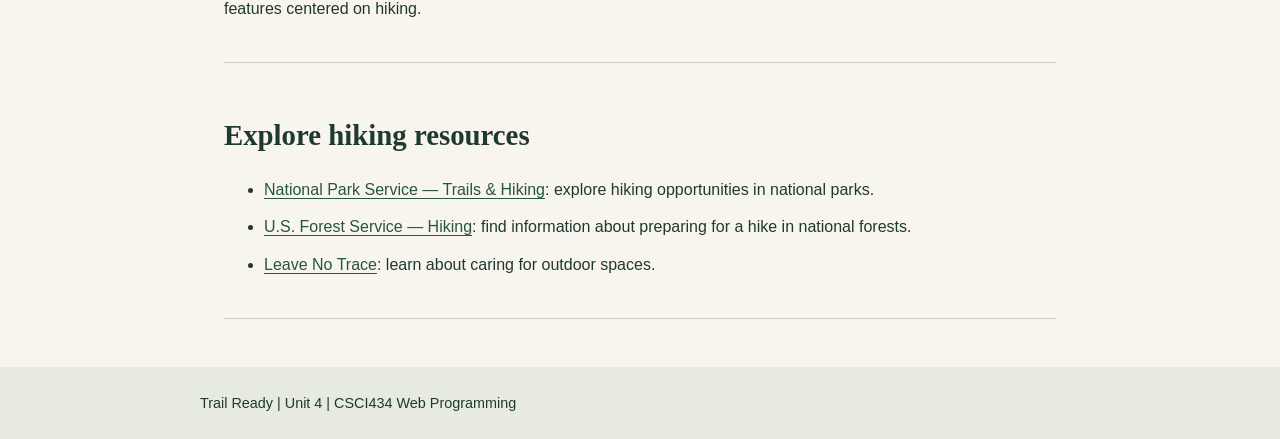
==== commit ddd75a8d: "Add files via upload" ====
--- a/index.html
+++ b/index.html
@@ -14,14 +14,11 @@
       <h1>Trail Ready</h1>
       <p class="subtitle">A beginner’s guide to day hiking</p>
       <nav aria-label="Main navigation">
-        <a href="#welcome">Welcome</a>
-        <a href="#about">About me</a>
-        <a href="#photos">Photos</a>
-        <a href="#project">The project</a>
-        <a href="#resources">Hiking resources</a>
+        <a href="index.html" aria-current="page">Home</a>
         <a href="contact.html">Contact Me</a>
         <a href="multimedia.html">Multimedia</a>
-        <a href="rental.html">Rental form</a>
+        <a href="howto.html">How-To</a>
+        <a href="rental.html">Equipment Rental</a>
       </nav>
     </div>
   </header>
@@ -62,6 +59,6 @@
       </ul>
     </section>
   </main>
-  <footer><div class="container">Trail Ready | Unit 3 | CSCI434 Web Programming</div></footer>
+  <footer><div class="container">Trail Ready | Unit 4 | CSCI434 Web Programming</div></footer>
 </body>
 </html>
--- a/styles.css
+++ b/styles.css
@@ -229,6 +229,17 @@
   margin-top: 0;
 }
 
+[hidden] { display: none !important; }
+.packing-steps { padding-left: 28px; }
+.packing-steps > li { padding: 8px 0 16px 8px; border-bottom: 1px solid var(--color-divider); }
+.packing-steps h3 { margin-bottom: 6px; }
+.chat-messages { max-height: 360px; overflow-y: auto; overflow-wrap: anywhere; }
+.chat-messages > p { padding: 14px; background: #fff; border: 1px solid var(--color-divider); border-radius: 6px; white-space: pre-wrap; }
+button, nav a { transition: background-color .2s ease, color .2s ease; }
+button:not(:disabled):hover { background: var(--color-link); color: white; }
+nav a:hover { text-decoration-thickness: 3px; }
+@media (prefers-reduced-motion: reduce) { button, nav a { transition: none; } }
+
 @media (max-width: 600px) {
   header {
     padding: 40px var(--gutter);
